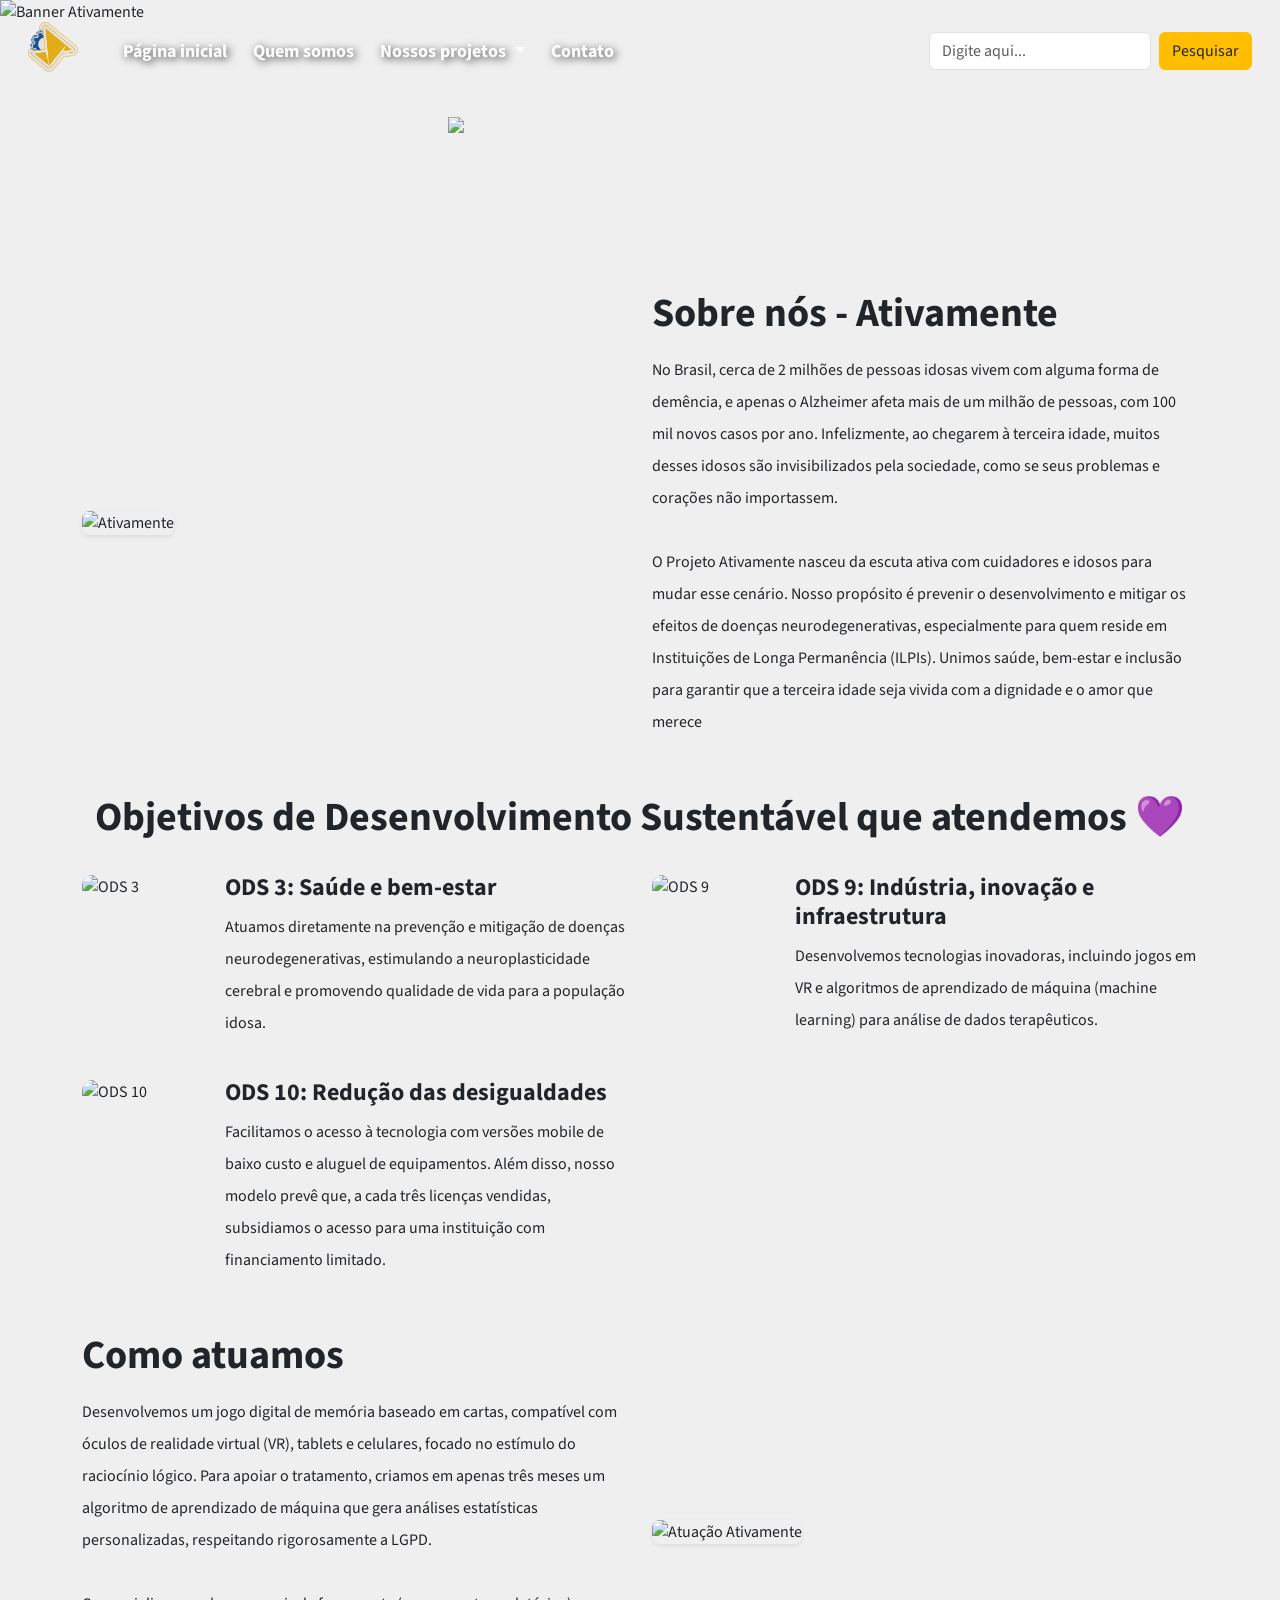
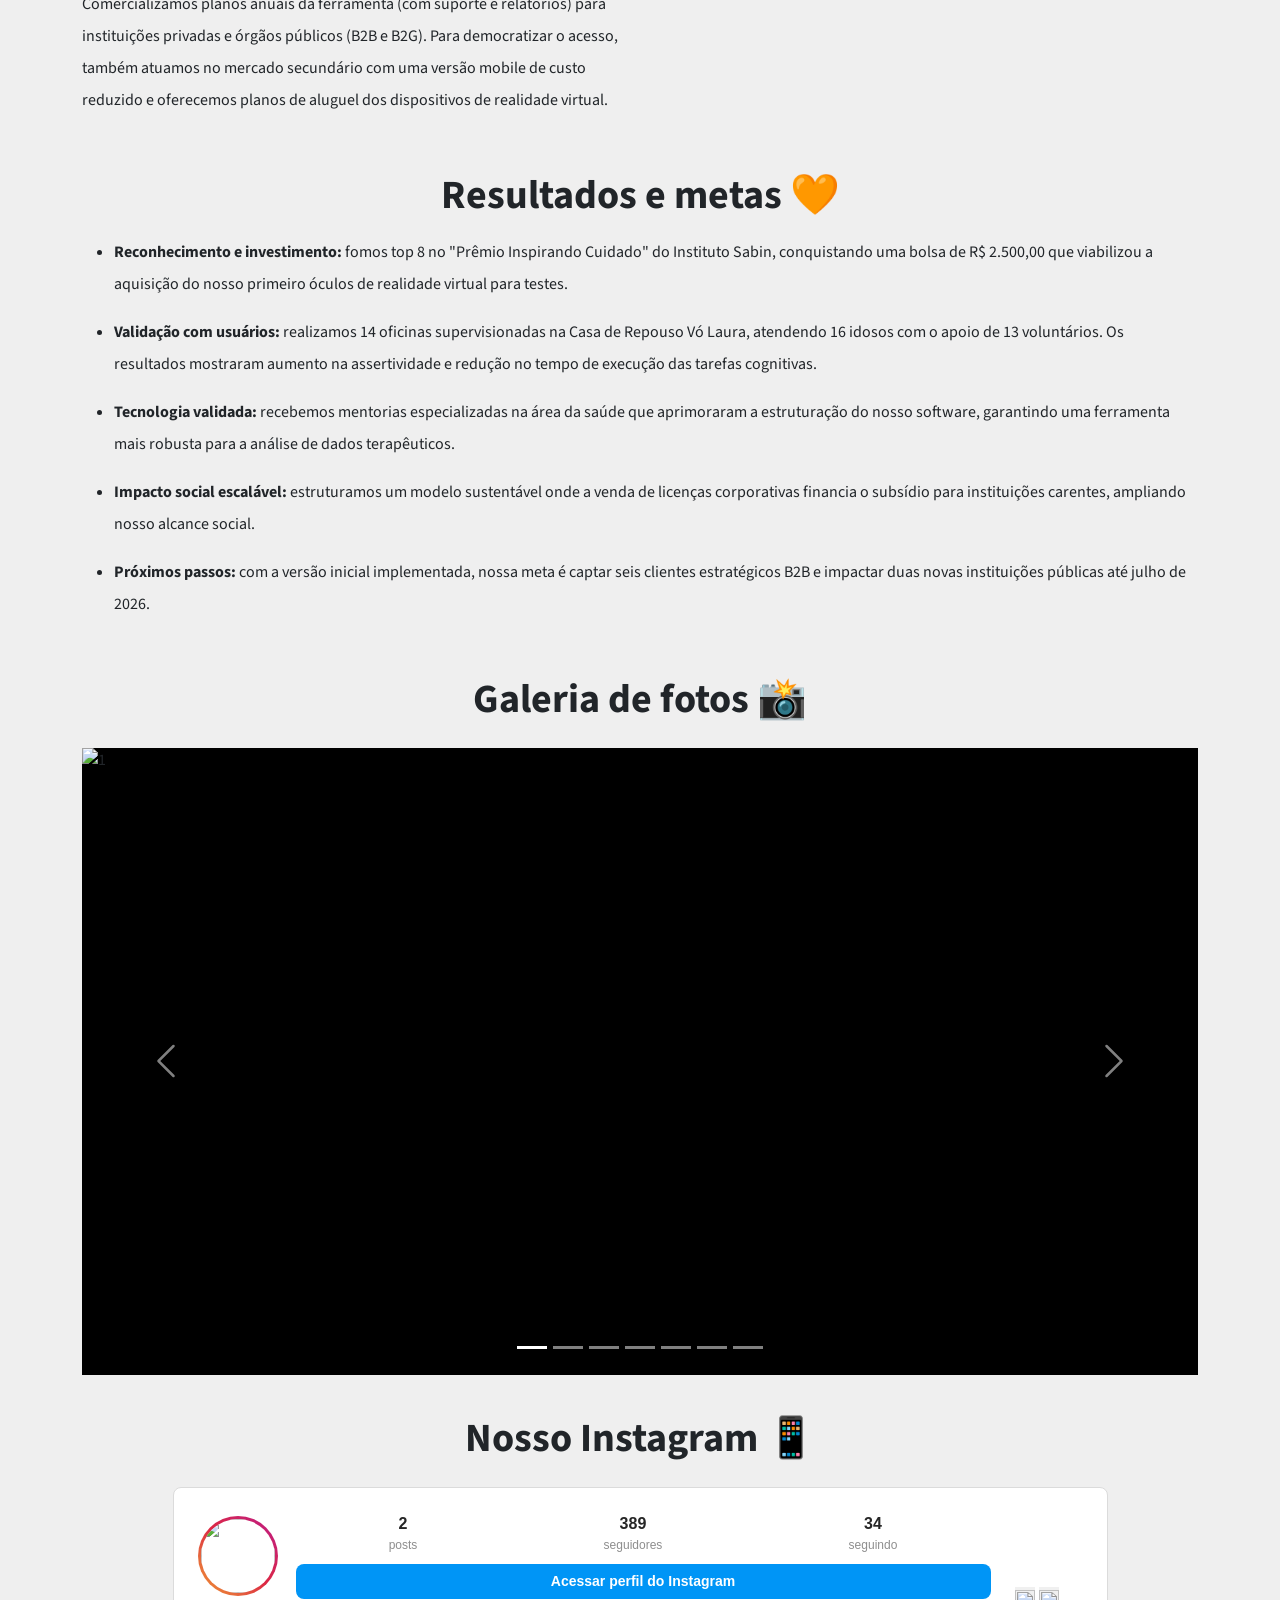
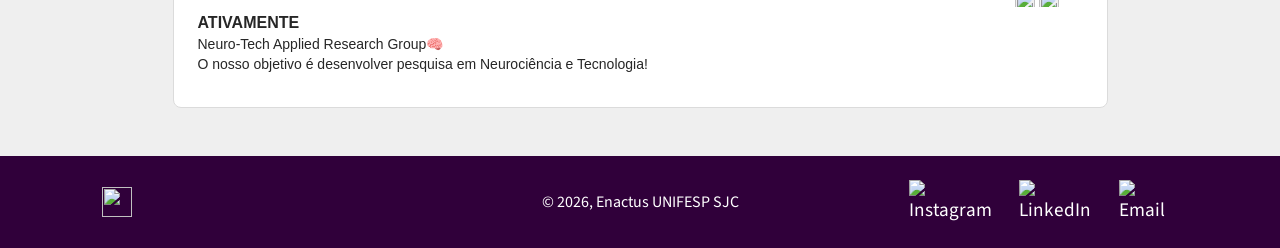
==== ativamente.html @ bd48437e "atualizações site (logos); ajustes pag quem somos" ====
<!DOCTYPE html>
<html lang="pt">

<head>
  <meta charset="UTF-8" />
  <meta name="viewport" content="width=device-width, initial-scale=1.0" />
  <title>Ativamente - Enactus UNIFESP SJC</title>
  <link rel="icon" type="image/x-icon" href="imagens/icon.ico" />

  <meta name="description" content="Conheça o projeto finalizado Ativamente." />
  <meta property="og:title" content="Ativamente - Enactus UNIFESP SJC" />
  <meta property="og:description" content="Conheça o projeto finalizado Ativamente." />
  <meta property="og:image" content="" />
  <!-- nesse content, coloca alguma imagem, mas no servidor do site -->
  <meta property="og:url" content="" />
  <meta property="og:type" content="website" />

  <link rel="canonical" href="" />
  <link rel="preload" as="image" href="imagens/banner_ativa.jpg" />
  <link rel="preload" as="image" href="imagens/logoamarela_nomebranco.png" />
  <link rel="preconnect" href="https://cdn.jsdelivr.net" />
  <link rel="preconnect" href="https://fonts.googleapis.com" />
  <link rel="preconnect" href="https://fonts.gstatic.com" crossorigin />

  <link href="https://cdn.jsdelivr.net/npm/bootstrap@5.3.8/dist/css/bootstrap.min.css" rel="stylesheet"
    integrity="sha384-sRIl4kxILFvY47J16cr9ZwB07vP4J8+LH7qKQnuqkuIAvNWLzeN8tE5YBujZqJLB" crossorigin="anonymous" />
  <link rel="stylesheet" href="style.css" />
  <link href="https://fonts.googleapis.com/css?family=Source+Sans+Pro" rel="stylesheet" type="text/css" />
</head>

<body>
  <nav class="navbar navbar-expand-lg navbar-light custom-transparent p-3 fixed-top">
    <div class="container-fluid">
      <a class="navbar-brand" href="index.html">
        <img src="imagens/logoEnactus_notext.png" alt="Enactus UNIFESP SJC" width="50" height="50"
          class="img-fluid d-inline-block align-text-top" />
      </a>

      <button class="navbar-toggler" type="button" data-bs-toggle="collapse" data-bs-target="#navbarNav"
        aria-controls="navbarNav" aria-expanded="false" aria-label="Toggle navigation">
        <span class="navbar-toggler-icon"></span>
      </button>

      <div class="collapse navbar-collapse sombra" id="navbarNav" style="border-radius: 5px; margin-top: 10px">
        <ul class="navbar-nav ms-3">
          <li class="nav-item">
            <a class="nav-link fw-bold sombra" href="index.html">Página inicial</a>
          </li>
          <li class="nav-item">
            <a class="nav-link fw-bold sombra" href="quemsomos.html">Quem somos</a>
          </li>
          <li class="nav-item dropdown">
            <a class="nav-link dropdown-toggle fw-bold sombra" id="navbarScrollingDropdown" role="button"
              data-bs-toggle="dropdown" aria-expanded="false">
              Nossos projetos
            </a>
            <ul class="dropdown-menu" aria-labelledby="navbarScrollingDropdown" style="margin-bottom: 10px">
              <li><a class="dropdown-item disabled">ATIVOS</a></li>
              <li>
                <a class="dropdown-item" href="organogas.html">Organogás</a>
              </li>
              <li>
                <hr class="dropdown-divider" />
              </li>
              <li>
                <a class="dropdown-item disabled">FINALIZADOS</a>
              </li>
              <li>
                <a class="dropdown-item" href="ativamente.html">Ativamente</a>
              </li>
              <li>
                <a class="dropdown-item" href="revalorize.html">Revalorize</a>
              </li>
              <li>
                <a class="dropdown-item" href="ecoplan.html">Ecoplan</a>
              </li>
            </ul>
          </li>
          <li class="nav-item">
            <a class="nav-link fw-bold sombra" href="contato.html">Contato</a>
          </li>
        </ul>

        <div class="d-flex mt-3 mt-lg-0 ms-lg-auto search-container">
          <input id="searchInput" class="form-control me-2" type="search" placeholder="Digite aqui..."
            aria-label="Pesquisar" />
          <button id="searchBtn" class="btn btn-warning" type="button">
            Pesquisar
          </button>
        </div>
      </div>
    </div>
  </nav>

  <div class="popup" id="popup">
    <button class="nav-btn" id="prevBtn">&#8593;</button>
    <span class="popup-text" id="popupText">0/0</span>
    <button class="nav-btn" id="nextBtn">&#8595;</button>
    <button class="close-btn" id="closeBtn">&#215;</button>
  </div>

  <div class="image-stack position-relative">
    <img id="banner" src="imagens/banner_ativa.jpg" class="img-fluid" alt="Banner Ativamente" />
    <img id="logo-grande" src="imagens/logoativa_semfundo.png" class="img-fluid" />
  </div>

  <div id="content">
    <div class="container conteudo">
      <div class="row align-items-center">
        <div class="col-12 col-lg-6 mb-4 mb-lg-0">
          <img src="imagens/imgprincipal-ativa.jpg" alt="Ativamente" class="img-fluid rounded-3 shadow-sm" />
        </div>

        <div class="col-12 col-lg-6">
          <h1 class="fw-bold mb-3">Sobre nós - Ativamente</h1>
          <p class="lh-lg">
            No Brasil, cerca de 2 milhões de pessoas idosas vivem com alguma
            forma de demência, e apenas o Alzheimer afeta mais de um milhão de
            pessoas, com 100 mil novos casos por ano. Infelizmente, ao
            chegarem à terceira idade, muitos desses idosos são
            invisibilizados pela sociedade, como se seus problemas e corações
            não importassem.
            <br /><br />
            O Projeto Ativamente nasceu da escuta ativa com cuidadores e
            idosos para mudar esse cenário. Nosso propósito é prevenir o
            desenvolvimento e mitigar os efeitos de doenças
            neurodegenerativas, especialmente para quem reside em Instituições
            de Longa Permanência (ILPIs). Unimos saúde, bem-estar e inclusão
            para garantir que a terceira idade seja vivida com a dignidade e o
            amor que merece
          </p>
        </div>
      </div>
    </div>

    <!-- ODS -->
    <div class="container conteudo">
      <div class="row">
        <div class="col-12 text-center mb-4">
          <h1 class="fw-bold">
            Objetivos de Desenvolvimento Sustentável que atendemos 💜
          </h1>
        </div>
      </div>

      <!-- Primeira linha de ODS -->
      <div class="row g-4 mb-4">
        <div class="col-12 col-md-6">
          <div class="row align-items-start">
            <div class="col-4 col-md-3">
              <img src="imagens/ods3.png" alt="ODS 3" class="img-fluid" style="border-radius: 10px" />
            </div>
            <div class="col-8 col-md-9">
              <h4 class="fw-bold">ODS 3: Saúde e bem-estar</h4>
              <p class="lh-lg">
                Atuamos diretamente na prevenção e mitigação de doenças
                neurodegenerativas, estimulando a neuroplasticidade cerebral e
                promovendo qualidade de vida para a população idosa.
              </p>
            </div>
          </div>
        </div>

        <div class="col-12 col-md-6">
          <div class="row align-items-start">
            <div class="col-4 col-md-3">
              <img src="imagens/ods9.webp" alt="ODS 9" class="img-fluid" style="border-radius: 10px" />
            </div>
            <div class="col-8 col-md-9">
              <h4 class="fw-bold">
                ODS 9: Indústria, inovação e infraestrutura
              </h4>
              <p class="lh-lg">
                Desenvolvemos tecnologias inovadoras, incluindo jogos em VR e
                algoritmos de aprendizado de máquina (machine learning) para
                análise de dados terapêuticos.
              </p>
            </div>
          </div>
        </div>
      </div>

      <!-- Segunda linha de ODS -->
      <div class="row g-4">
        <div class="col-12 col-md-6">
          <div class="row align-items-start">
            <div class="col-4 col-md-3">
              <img src="imagens/ods10.png" alt="ODS 10" class="img-fluid" style="border-radius: 10px" />
            </div>
            <div class="col-8 col-md-9">
              <h4 class="fw-bold">ODS 10: Redução das desigualdades</h4>
              <p class="lh-lg">
                Facilitamos o acesso à tecnologia com versões mobile de baixo
                custo e aluguel de equipamentos. Além disso, nosso modelo
                prevê que, a cada três licenças vendidas, subsidiamos o acesso
                para uma instituição com financiamento limitado.
              </p>
            </div>
          </div>
        </div>
      </div>
    </div>

    <!-- COMO ATUAMOS -->
    <div class="container conteudo">
      <div class="row align-items-center">
        <div class="col-12 col-lg-6 order-lg-1 order-2">
          <h1 class="fw-bold mb-3">Como atuamos</h1>
          <p class="lh-lg">
            Desenvolvemos um jogo digital de memória baseado em cartas,
            compatível com óculos de realidade virtual (VR), tablets e
            celulares, focado no estímulo do raciocínio lógico. Para apoiar o
            tratamento, criamos em apenas três meses um algoritmo de
            aprendizado de máquina que gera análises estatísticas
            personalizadas, respeitando rigorosamente a LGPD.
            <br /><br />
            Comercializamos planos anuais da ferramenta (com suporte e
            relatórios) para instituições privadas e órgãos públicos (B2B e
            B2G). Para democratizar o acesso, também atuamos no mercado
            secundário com uma versão mobile de custo reduzido e oferecemos
            planos de aluguel dos dispositivos de realidade virtual.
          </p>
        </div>

        <div class="col-12 col-lg-6 order-lg-2 order-1">
          <img src="imagens/atuacao-ativa.jpg" alt="Atuação Ativamente"
            class="img-fluid rounded-3 shadow-sm mb-4 mb-lg-0" />
        </div>
      </div>
    </div>

    <div class="container conteudo">
      <div class="row align-items-center">
        <div class="col-12">
          <h1 class="fw-bold mb-3 text-center">Resultados e metas 🧡</h1>
          <ul class="lh-lg">
            <li class="mb-3">
              <strong>Reconhecimento e investimento:</strong> fomos top 8 no
              "Prêmio Inspirando Cuidado" do Instituto Sabin, conquistando uma
              bolsa de R$ 2.500,00 que viabilizou a aquisição do nosso
              primeiro óculos de realidade virtual para testes.
            </li>
            <li class="mb-3">
              <strong>Validação com usuários:</strong> realizamos 14 oficinas
              supervisionadas na Casa de Repouso Vó Laura, atendendo 16 idosos
              com o apoio de 13 voluntários. Os resultados mostraram aumento
              na assertividade e redução no tempo de execução das tarefas
              cognitivas.
            </li>
            <li class="mb-3">
              <strong>Tecnologia validada:</strong> recebemos mentorias
              especializadas na área da saúde que aprimoraram a estruturação
              do nosso software, garantindo uma ferramenta mais robusta para a
              análise de dados terapêuticos.
            </li>
            <li class="mb-3">
              <strong>Impacto social escalável:</strong> estruturamos um
              modelo sustentável onde a venda de licenças corporativas
              financia o subsídio para instituições carentes, ampliando nosso
              alcance social.
            </li>
            <li class="mb-3">
              <strong>Próximos passos:</strong> com a versão inicial
              implementada, nossa meta é captar seis clientes estratégicos B2B
              e impactar duas novas instituições públicas até julho de 2026.
            </li>
          </ul>
        </div>
      </div>
    </div>

    <!-- GALERIA DE FOTOS -->
    <div class="container conteudo">
      <div class="col-12 text-center mb-4">
        <h1 class="fw-bold align-content-center">Galeria de fotos 📸</h1>
      </div>

      <div id="carouselExampleIndicators" class="carousel slide" data-bs-ride="carousel"
        style="width: 100%; margin: 0 auto; margin-top: 2%">
        <div class="carousel-indicators">
          <button type="button" data-bs-target="#carouselExampleIndicators" data-bs-slide-to="0" class="active"
            aria-current="true" aria-label="Slide 1"></button>
          <button type="button" data-bs-target="#carouselExampleIndicators" data-bs-slide-to="1"
            aria-label="Slide 2"></button>
          <button type="button" data-bs-target="#carouselExampleIndicators" data-bs-slide-to="2"
            aria-label="Slide 3"></button>
          <button type="button" data-bs-target="#carouselExampleIndicators" data-bs-slide-to="3"
            aria-label="Slide 4"></button>
          <button type="button" data-bs-target="#carouselExampleIndicators" data-bs-slide-to="4"
            aria-label="Slide 5"></button>
          <button type="button" data-bs-target="#carouselExampleIndicators" data-bs-slide-to="5"
            aria-label="Slide 6"></button>
          <button type="button" data-bs-target="#carouselExampleIndicators" data-bs-slide-to="6"
            aria-label="Slide 7"></button>
        </div>

        <div class="carousel-inner">
          <div class="carousel-item active">
            <img class="d-block w-100" src="imagens/galeria_ativa/galeria-ativa1.JPG" alt="1" />
          </div>
          <div class="carousel-item">
            <img class="d-block w-100" src="imagens/galeria_ativa/galeria-ativa2.jpg" alt="2" />
          </div>
          <div class="carousel-item">
            <img class="d-block w-100" src="imagens/galeria_ativa/galeria-ativa3.jpg" alt="3" />
          </div>
          <div class="carousel-item">
            <img class="d-block w-100" src="imagens/galeria_ativa/galeria-ativa4.jpg" alt="4" />
          </div>
          <div class="carousel-item">
            <img class="d-block w-100" src="imagens/galeria_ativa/galeria-ativa5.JPG" alt="5" />
          </div>
          <div class="carousel-item">
            <img class="d-block w-100" src="imagens/galeria_ativa/galeria-ativa6.JPG" alt="6" />
          </div>
          <div class="carousel-item">
            <img class="d-block w-100" src="imagens/galeria_ativa/galeria-ativa7.jpg" alt="7" />
          </div>
        </div>

        <button class="carousel-control-prev" type="button" data-bs-target="#carouselExampleIndicators"
          data-bs-slide="prev">
          <span class="carousel-control-prev-icon" aria-hidden="true"></span>
          <span class="visually-hidden">Anterior</span>
        </button>
        <button class="carousel-control-next" type="button" data-bs-target="#carouselExampleIndicators"
          data-bs-slide="next">
          <span class="carousel-control-next-icon" aria-hidden="true"></span>
          <span class="visually-hidden">Próximo</span>
        </button>
      </div>
    </div>

    <div class="container conteudo">
      <div class="col-12 text-center mb-4">
        <h1 class="fw-bold align-content-center">Nosso Instagram 📱</h1>
      </div>

      <div class="instagram-profile-card">
        <div class="profile-left">
          <div class="profile-header">
            <div class="profile-pic">
              <img src="imagens/logoativa_comfundo.jpg" class="profile-pic-inner" />
            </div>
            <div class="profile-stats-button">
              <div class="profile-stats">
                <div class="stat">
                  <div class="stat-number">2</div>
                  <div class="stat-label">posts</div>
                </div>
                <div class="stat">
                  <div class="stat-number">389</div>
                  <div class="stat-label">seguidores</div>
                </div>
                <div class="stat">
                  <div class="stat-number">34</div>
                  <div class="stat-label">seguindo</div>
                </div>
              </div>
              <button class="access-button"
                onclick="window.open('https://www.instagram.com/oativamente/', '_blank', 'noopener,noreferrer')">
                Acessar perfil do Instagram
              </button>
            </div>
          </div>

          <div class="profile-info">
            <div class="username">ATIVAMENTE</div>
            <div class="bio">
              Neuro-Tech Applied Research Group🧠
              <br/>O nosso objetivo é desenvolver pesquisa em Neurociência e Tecnologia!
            </div>
          </div>
        </div>

        <div class="posts-section">
          <div class="posts-grid">
            <div class="post-preview"
              onclick="window.open('https://www.instagram.com/p/DQNPWdviXBm/', '_blank', 'noopener,noreferrer')">
              <img src="imagens/post1_ativa.jpg" />
            </div>
            <div class="post-preview"
              onclick="window.open('https://www.instagram.com/p/C7KWSxlxGMo/', '_blank', 'noopener,noreferrer')">
              <img src="imagens/post2_ativa.jpg" />
            </div>
          </div>
        </div>
      </div>
    </div>
  </div>

  <footer class="site-footer mt-5" style="background-color: #30003a">
    <div class="container py-4 d-flex justify-content-between align-items-center">
      <div class="footer-left d-flex align-items-center">
        <span><img src="imagens/logobranca.png" width="30" height="30" /></span>
      </div>

      <div class="footer-center">© 2026, Enactus UNIFESP SJC</div>

      <div class="footer-right">
        <a href="https://www.instagram.com/sjcunifespenactus/" class="footer-icon" aria-label="Instagram">
          <img src="imagens/instagram.png" alt="Instagram" width="30" height="30" />
        </a>

        <a href="https://www.linkedin.com/company/enactusunifespsjc/posts/?feedView=all" class="footer-icon ms-3"
          aria-label="LinkedIn">
          <img src="imagens/linkedin.webp" alt="LinkedIn" width="30" height="30" />
        </a>

        <a href="mailto:" class="footer-icon ms-3" aria-label="Email">
          <img src="imagens/email.png" alt="Email" width="30" height="30" />
        </a>
      </div>
    </div>
  </footer>

  <script src="https://cdn.jsdelivr.net/npm/bootstrap@5.3.8/dist/js/bootstrap.bundle.min.js"
    integrity="sha384-FKyoEForCGlyvwx9Hj09JcYn3nv7wiPVlz7YYwJrWVcXK/BmnVDxM+D2scQbITxI"
    crossorigin="anonymous"></script>
  <script src="app.js"></script>
</body>

</html>
---- style.css ----
/* =========================================
   1. RESET & GLOBAIS
   ========================================= */
*,
*::before,
*::after {
  box-sizing: border-box;
}

body {
  margin: 0;
  font-family: "Source Sans Pro", sans-serif;
  background-color: #efefef;
  -webkit-font-smoothing: antialiased; /* Renderização de fonte mais suave */
}

/* Utilitários de espaçamento */
.conteudo {
  padding-top: 40px;
}

.projects-gap {
  gap: 1rem;
}

/* =========================================
   2. NAVBAR & BOTÕES
   ========================================= */
.navbar.custom-transparent {
  background-color: transparent !important;
  transition: background-color 220ms ease, box-shadow 220ms ease;
  padding: 1rem 1rem; /* Mais espaço para toque no mobile */
}

.navbar.custom-transparent .nav-link,
.navbar.custom-transparent .navbar-brand {
  color: #fff;
  font-weight: 600;
  text-shadow: 2px 2px 8px rgba(0, 0, 0, 0.8);
}

/* Estado Scrolled */
.navbar.custom-transparent.scrolled {
  background-color: rgba(255, 255, 255, 0.98) !important;
  box-shadow: 0 2px 6px rgba(0, 0, 0, 0.08);
}

.navbar.custom-transparent.scrolled .nav-link,
.navbar.custom-transparent.scrolled .navbar-brand {
  color: #111 !important;
}

.navbar.custom-transparent.scrolled .sombra,
.navbar.custom-transparent.scrolled .navbar-brand.sombra,
.navbar.custom-transparent.scrolled .nav-link.sombra {
  text-shadow: none !important;
}

/* Toggler (Menu Mobile) */
.navbar.custom-transparent .navbar-toggler {
  border-color: rgba(255, 255, 255, 0.5);
}

.navbar.custom-transparent .navbar-toggler-icon {
  filter: invert(1);
}

.navbar.custom-transparent.scrolled .navbar-toggler-icon {
  filter: none;
}

.nav-item {
  font-size: 18px;
  margin: 0 5px;
}

/* Cores e Botões */
.warning,
.btn-warning {
  background-color: #ffbf00;
  border-color: #ffbf00;
  color: #212529;
}

.primary,
.btn-primary {
  background-color: #014e9a;
  border-color: #014e9a;
  color: #fff;
}

.sombra {
  text-shadow: 2px 2px 4px rgba(0, 0, 0, 0.4);
}

/* =========================================
   ANIMAÇÃO DO DROPDOWN (HOVER)
   ========================================= */

/* Aplica o efeito apenas em telas de computador (acima de 992px) 
   para não atrapalhar o clique no celular */
@media (min-width: 992px) {
  /* Quando passar o mouse no item da lista, mostra o menu */
  .nav-item.dropdown:hover .dropdown-menu {
    display: block;
    animation: fadeInUp 0.3s ease-in-out;
    margin-top: 0; /* Remove espaçamento para o mouse não "escapar" */
  }

  /* Opcional: Efeito na seta do dropdown */
  .nav-item.dropdown:hover .dropdown-toggle::after {
    transform: rotate(180deg);
    transition: transform 0.3s;
  }
}

/* Definição da Animação */
@keyframes fadeInUp {
  from {
    opacity: 0;
    transform: translate3d(0, 20px, 0); /* Começa 20px abaixo */
  }
  to {
    opacity: 1;
    transform: translate3d(0, 0, 0); /* Termina na posição original */
  }
}

/* =========================================
   3. HERO & BANNER
   ========================================= */
.image-stack {
  position: relative;
  overflow: hidden; /* Previne scroll horizontal indesejado */
}

.image-stack #banner {
  display: block;
  width: 100%;
  height: auto;
  object-fit: cover;
  min-height: 250px; /* Garante altura mínima no mobile */
}

.image-stack #logo-grande {
  position: absolute;
  top: 50%;
  left: 50%;
  transform: translate(-50%, -50%);
  width: 30vw;
  max-width: 400px;
  min-width: 160px; /* Melhor que clamp complexo */
  z-index: 2;
  pointer-events: none;
}

/* =========================================
   4. CARDS & CAROUSEL
   ========================================= */
.card {
  overflow: hidden;
  border: none;
  box-shadow: 0 4px 6px rgba(0, 0, 0, 0.05);
  border-radius: 8px;
}

.card-img-top {
  display: block;
  width: 100%;
  height: auto;
}

.carousel-inner {
  aspect-ratio: 16 / 9;
  background-color: #000;
}

.carousel-item {
  height: 100%;
}

.carousel-item img {
  width: 100%;
  height: 100%;
  object-fit: cover;
  object-position: center;
}

.carousel-control-prev-icon,
.carousel-control-next-icon {
  filter: drop-shadow(0 0 6px rgba(0, 0, 0, 0.8));
  width: 2.5rem;
  height: 2.5rem;
}

/* Ajuste do carrossel para celular (mais quadrado para ver melhor) */
@media (max-width: 576px) {
  .carousel-inner {
    aspect-ratio: 4 / 3;
  }
}

/* =========================================
   5. INSTAGRAM CARD (TOTALMENTE REFEITO P/ MOBILE)
   ========================================= */
.instagram-profile-card {
  background: white;
  border: 1px solid #dbdbdb;
  border-radius: 8px;
  width: 100%;
  max-width: 935px; /* Tamanho padrão web do Instagram */
  margin: 0 auto;
  padding: 24px;
  display: flex;
  gap: 24px;
  font-family: -apple-system, BlinkMacSystemFont, "Segoe UI", Roboto, Helvetica,
    Arial, sans-serif;
  flex-wrap: wrap; /* Permite quebrar linha no mobile */
}

.profile-left {
  flex: 1;
  display: flex;
  flex-direction: column;
  min-width: 250px; /* Garante que o texto não esmague */
}

.profile-header {
  display: flex;
  gap: 18px;
  margin-bottom: 12px;
  align-items: center;
}

.profile-pic {
  width: 80px;
  height: 80px;
  border-radius: 50%;
  background: linear-gradient(
    45deg,
    #f09433 0%,
    #e6683c 25%,
    #dc2743 50%,
    #cc2366 75%,
    #bc1888 100%
  );
  display: flex;
  align-items: center;
  justify-content: center;
  flex-shrink: 0;
}

.profile-pic-inner {
  width: 74px;
  height: 74px;
  border-radius: 50%;
  background: #fff; /* Fundo branco para simular borda interna */
  display: flex;
  align-items: center;
  justify-content: center;
  overflow: hidden;
}
/* Caso tenha imagem real dentro */
.profile-pic-inner img {
  width: 100%;
  height: 100%;
  object-fit: cover;
}

.profile-stats-button {
  display: flex;
  flex-direction: column;
  justify-content: center;
  gap: 10px;
  flex: 1;
}

.profile-stats {
  display: flex;
  justify-content: space-around;
  width: 100%;
}

.stat-number {
  font-size: 16px;
  font-weight: 600;
  color: #262626;
  display: block;
}
.stat-label {
  font-size: 12px;
  color: #8e8e8e;
}
.stat {
  text-align: center;
}

.username {
  font-size: 16px;
  font-weight: 600;
  color: #262626;
}
.category {
  font-size: 12px;
  color: #8e8e8e;
  margin-bottom: 8px;
}
.bio {
  font-size: 14px;
  color: #262626;
  line-height: 1.4;
  margin-bottom: 8px;
}
.link {
  font-size: 14px;
  color: #00376b;
  text-decoration: none;
  font-weight: 600;
}

.access-button {
  padding: 7px 16px;
  background: #0095f6;
  color: white;
  border: none;
  border-radius: 8px;
  font-size: 14px;
  font-weight: 600;
  width: 100%;
  cursor: pointer;
  margin-top: auto;
}
.access-button:hover {
  background: #1877f2;
}

/* Grid de Posts Responsiva */
.posts-section {
  display: flex;
  align-items: center;
  justify-content: center;
}

.posts-grid {
  display: grid;
  grid-template-columns: repeat(3, 1fr);
  gap: 4px;
  width: 100%;
  max-width: 400px; /* Limita largura das imagens */
}

.post-preview {
  width: 100%; /* Ocupa a célula da grid */
  aspect-ratio: 1 / 1; /* Força ser quadrado */
  background: #f0f0f0;
  cursor: pointer;
  overflow: hidden;
  transition: opacity 0.2s;
}

.post-preview:hover {
  opacity: 0.8;
}
.post-preview img {
  width: 100%;
  height: 100%;
  object-fit: cover;
}

/* Mobile Instagram Fix */
@media (max-width: 768px) {
  .instagram-profile-card {
    flex-direction: column;
    height: auto; /* Remove altura fixa */
    padding: 16px;
  }

  .profile-left {
    width: 100%;
  }

  .posts-section {
    width: 100%;
  }

  .posts-grid {
    max-width: 100%; /* Ocupa largura total no mobile */
  }
}

/* =========================================
   6. FOOTER (SEM POSITION ABSOLUTE)
   ========================================= */
.site-footer {
  background: #014e9a;
  color: #ffffff;
  position: relative;
}

.site-footer .container {
  max-width: 1100px;
  display: flex;
  justify-content: space-between;
  align-items: center;
  position: relative;
}

.site-footer .brand-badge {
  display: inline-block;
  background: #ffffff;
  color: #014e9a;
  font-weight: 700;
  padding: 0.25rem 0.45rem;
  border-radius: 0.35rem;
  box-shadow: 0 1px 2px rgba(0, 0, 0, 0.06);
}

.site-footer .footer-icon {
  color: #ffffff;
  text-decoration: none;
  margin-left: 10px;
  font-size: 1.2rem;
}
.site-footer .footer-icon:first-child {
  margin-left: 0;
}
.site-footer .footer-icon svg {
  opacity: 0.95;
}
.site-footer .footer-right a:hover {
  opacity: 0.85;
}

/* Footer Centro e Lados com Flexbox */
.site-footer .footer-left,
.site-footer .footer-right {
  flex: 1;
  display: flex;
}

.site-footer .footer-right {
  justify-content: flex-end;
}

.site-footer .footer-center {
  text-align: center;
  flex: 2; /* Dá mais espaço para o centro */
}

/* Footer Mobile */
@media (max-width: 768px) {
  .site-footer .container {
    flex-direction: column;
    gap: 1.5rem;
    text-align: center;
  }

  .site-footer .footer-left,
  .site-footer .footer-right,
  .site-footer .footer-center {
    justify-content: center;
    flex: auto;
  }
}

/* =========================================
   7. POPUP & UTILITÁRIOS
   ========================================= */
.popup {
  display: none;
  position: fixed;
  top: 100px;
  left: 50%;
  transform: translateX(-50%);
  background: #333;
  color: white;
  padding: 15px 20px;
  border-radius: 8px;
  box-shadow: 0 4px 12px rgba(0, 0, 0, 0.3);
  z-index: 1000;
  align-items: center;
  gap: 15px;
  width: 90%; /* Responsivo no mobile */
  max-width: 400px;
}

.popup.show {
  display: flex;
}

.nav-btn {
  background: rgba(255, 255, 255, 0.1);
  color: rgb(0, 0, 0);
  border: none;
  cursor: pointer;
  padding: 8px; /* Touch target maior */
  width: 32px;
  height: 32px;
  display: flex;
  align-items: center;
  justify-content: center;
  border-radius: 4px;
}

.nav-btn:hover:not(:disabled) {
  background: rgba(255, 255, 255, 0.2);
}
.nav-btn:disabled {
  opacity: 0.3;
  cursor: not-allowed;
}

.highlight {
  background-color: yellow;
  padding: 2px;
  border-radius: 2px;
}

.highlight.active {
  background-color: orange;
}

/* =========================================
   8. ACESSIBILIDADE - FOCO VISÍVEL
   ========================================= */
*:focus {
  outline: none !important;
}

*:focus-visible {
  outline: 3px solid #ffbf00 !important;
  outline-offset: 2px;
  border-radius: 4px;
}

.nav-link:focus-visible {
  background-color: rgba(255, 191, 0, 0.2);
  border-radius: 4px;
  outline: 2px solid #ffbf00 !important;
  outline-offset: 2px;
}

.dropdown-toggle:focus-visible {
  background-color: rgba(255, 191, 0, 0.2);
  border-radius: 4px;
  outline: 2px solid #ffbf00 !important;
  outline-offset: 2px;
}

.btn:focus,
.btn:focus-visible {
  outline: none !important;
  box-shadow: 0 0 0 4px rgba(255, 191, 0, 0.4) !important;
  border-color: #ffbf00 !important;
}

#searchInput:focus,
#searchInput:focus-visible {
  border-color: #ffbf00 !important;
  outline: none !important;
  box-shadow: 0 0 0 3px rgba(255, 191, 0, 0.25) !important;
}

.carousel-control-prev:focus-visible,
.carousel-control-next:focus-visible {
  outline: 3px solid #fff !important;
  outline-offset: 2px;
}

.dropdown-item:focus-visible {
  background-color: rgba(255, 191, 0, 0.15);
  outline: 2px solid #ffbf00 !important;
  outline-offset: -2px;
}

.footer-icon:focus-visible {
  outline: 2px solid #ffbf00 !important;
  outline-offset: 3px;
  border-radius: 4px;
}

.navbar-brand:focus-visible {
  outline: 2px solid #ffbf00 !important;
  outline-offset: 3px;
  border-radius: 8px;
}

/* =========================================
   9. PÁGINA ATIVA NO MENU
   ========================================= */
.nav-link.active {
  position: relative;
}

.nav-link.active::after {
  content: "";
  position: absolute;
  bottom: -5px;
  left: 50%;
  transform: translateX(-50%);
  width: 80%;
  height: 3px;
  background-color: #ffbf00;
  border-radius: 2px;
}

.navbar.scrolled .nav-link.active::after {
  background-color: #014e9a;
}

/* =========================================
   10. LAYOUT RESPONSIVO PARA A ABA DO TIME
   ========================================= */
.team-area {
  display: flex;
  flex-wrap: wrap;
  gap: 1.5rem;
  justify-content: center;
  margin-bottom: 3rem;
  width: 100%;
  margin-left: auto;
  margin-right: auto;
}

.team-area .card {
  width: 280px;
  margin: 0;
  flex-shrink: 0;
}

.team-area .card-img-top {
  aspect-ratio: 1 / 1;
  object-fit: cover;
  width: 100%;
}

/* Mobile: 2 cards por linha */
@media (max-width: 768px) {
  .team-area .card {
    width: calc(50% - 0.75rem);
    max-width: 280px;
  }
}

/* Tablets: 3 cards por linha */
@media (min-width: 768px) and (max-width: 991px) {
  .team-area .card {
    width: calc(33.333% - 1rem);
    max-width: 280px;
  }
}

/* Desktop: layouts por quantidade */
@media (min-width: 992px) {
  /* 3 por linha (padrão) */
  .team-area {
    max-width: 910px;
  }

  /* 4 por linha */
  .team-area.layout-4 {
    max-width: 1240px;
  }
}

/* =========================================
   11. ESTILOS DA PÁGINA DE CONTATO
   ========================================= */
.custom-input {
  /* Fundo cinza suave para os inputs para destacar no fundo branco */
  background-color: #f8f9fa; /* Cinza bem claro */
  border: 1px solid #e9ecef;
  border-radius: 6px;
  padding: 12px 15px;
  transition: all 0.3s ease;
}

.custom-input:focus {
  /* Efeito ao clicar no input (foco) usando a cor amarela da marca */
  background-color: #fff;
  border-color: #ffbf00;
  box-shadow: 0 0 0 4px rgba(255, 191, 0, 0.15);
}

.info-box,
.contact-form {
  /* Estilo do container de informações */
  border: 1px solid rgba(0, 0, 0, 0.05); /* Borda sutil */
}

/* Ajuste da altura do mapa para mobile */
@media (max-width: 768px) {
  .ratio-16x9 {
    height: 250px; /* Garante que o mapa não fique muito pequeno no celular */
  }
}

textarea.custom-input {
  resize: none;
}

/* =========================================
   12. CORREÇÃO DA NAVBAR NO MOBILE (FINAL MESMO)
   ========================================= */
@media (max-width: 991px) {
  .navbar.custom-transparent {
    background-color: #0b3a69; /* Começa AZUL SÓLIDO */
    position: fixed !important; /* Sempre fixa no topo */
    top: 0;
    left: 0;
    right: 0;
    z-index: 1030;
    padding-bottom: 0;
    transition: background-color 0.3s ease, box-shadow 0.3s ease;
    border-bottom: 1px solid rgba(255, 255, 255, 0.05); /* Leve borda para acabamento */
  }

  /* Menu Expandido (Fundo Azul) */
  .navbar-collapse {
    background-color: #104982;
    margin: 0;
    width: 100%;
    padding: 20px 15px 25px 15px;
    border-top: 1px solid rgba(255, 255, 255, 0.1);
    max-height: 85vh;
    overflow-y: auto;
    transition: background-color 0.3s ease;
  }

  /* Textos e Ícones Brancos no Azul */
  .navbar.custom-transparent .nav-link,
  .navbar.custom-transparent .navbar-brand {
    color: #fff !important;
    text-shadow: none !important;
  }

  .navbar.custom-transparent .navbar-toggler {
    border-color: rgba(255, 255, 255, 0.5);
  }
  .navbar.custom-transparent .navbar-toggler-icon {
    filter: invert(1);
  }

  /* Dropdown no modo Azul */
  .navbar-nav .dropdown-menu {
    background-color: rgba(0, 0, 0, 0.2);
    border: none;
    padding-left: 20px;
  }
  .navbar-nav .dropdown-item {
    color: rgba(255, 255, 255, 0.8) !important;
  }

  /* A barra vira branca */
  .navbar.custom-transparent.scrolled {
    background-color: #ffffff !important;
    box-shadow: 0 4px 10px rgba(0, 0, 0, 0.1);
    border-bottom: none;
  }

  /* O menu expandido TAMBÉM vira branco */
  .navbar.custom-transparent.scrolled .navbar-collapse {
    background-color: #ffffff;
    border-top: 1px solid #eee;
  }

  /* Textos viram escuros */
  .navbar.custom-transparent.scrolled .nav-link,
  .navbar.custom-transparent.scrolled .navbar-brand {
    color: #333 !important;
  }

  /* Hambúrguer vira escuro */
  .navbar.custom-transparent.scrolled .navbar-toggler {
    border-color: rgba(0, 0, 0, 0.1);
  }
  .navbar.custom-transparent.scrolled .navbar-toggler-icon {
    filter: none;
  }

  /* Dropdown no modo Branco (vira cinza claro) */
  .navbar.custom-transparent.scrolled .navbar-nav .dropdown-menu {
    background-color: #f8f9fa;
  }
  .navbar.custom-transparent.scrolled .navbar-nav .dropdown-item {
    color: #333 !important;
  }

  .navbar-nav .nav-link.active::after,
  .nav-link.active::after {
    display: none !important;
    content: none !important;
    width: 0 !important;
    height: 0 !important;
  }

  /* Barrinha Lateral Amarela (Vertical) - Funciona nos dois estados */
  .nav-link.active {
    border-left: 5px solid #ffbf00;
    padding-left: 15px !important;
  }

  /* Cor de fundo do item ativo no modo Azul */
  .navbar:not(.scrolled) .nav-link.active {
    background-color: rgba(255, 255, 255, 0.1);
  }

  /* Cor de fundo do item ativo no modo Branco */
  .navbar.scrolled .nav-link.active {
    background-color: rgba(0, 0, 0, 0.05);
  }

  /* Alinhamento dos itens não ativos */
  .nav-link:not(.active) {
    border-left: 5px solid transparent;
    padding-left: 15px !important;
  }
  .navbar.custom-transparent .nav-link {
    padding-right: 0;
  }

  /* Busca e Animações */
  .navbar-nav .dropdown-menu.show {
    animation: fadeInMobile 0.4s ease forwards;
  }

  .search-container {
    width: 100%;
    margin-top: 20px !important;
    flex-direction: column;
  }

  #searchInput {
    /* Input levemente cinza para contrastar se fundo for branco */
    background-color: #f1f3f5;
    border: 1px solid transparent;
    width: 100%;
    height: 45px;
  }
  #searchInput:focus {
    background-color: #fff;
    border-color: #ffbf00;
  }

  #searchBtn {
    width: 100%;
    margin-top: 10px;
    height: 45px;
  }

  .popup {
    top: auto; /* Desliga o posicionamento do topo */
    bottom: 30px; /* Fixa no rodapé da tela */
    left: 50%;
    transform: translateX(-50%);
    width: 90%; /* Garante que não vaze nas bordas */
    text-align: center;

    /* Opcional: Efeito de vidro ou sombra mais forte para destacar */
    box-shadow: 0 -4px 20px rgba(0, 0, 0, 0.4);
  }

  /* cores do menu aberto */
  .navbar-collapse.bg-ecoplan {
    background-color: #67836a !important;
  }

    /* era pra mudar as cores da navbar, mas não funcionou??

    .navbar-collapse.bg-reva {
      background-color: #7dae7b !important;
    }

    .navbar-collapse.bg-ativa {
      background-color: #c95110 !important;
    }

    .navbar-collapse.bg-organo {
      background-color: #567913 !important;
    }

    /* Quando a classe 'scrolled' entra (ao rolar), forçamos o branco */
    /* O uso de !important aqui é seguro e garante que o efeito scroll funcione *//*
    .navbar.scrolled {
      background-color: #ffffff !important;
      box-shadow: 0 4px 6px rgba(0, 0, 0, 0.1); /* Sombra suave *//*
      transition: background-color 0.4s ease; /* Transição suave entre a cor e o branco *//*
    }

    /* Opcional: Ajustar cor dos links se o fundo for escuro *//*
    .navbar.bg-azul .nav-link,
    .navbar.bg-verde .nav-link,
    .navbar.bg-escuro .nav-link {
      color: #ffffff;
    }

    /* Mas quando rolar e ficar branco, os links voltam a ser pretos/escuros *//*
    .navbar.scrolled .nav-link {
      color: #333333 !important;
    } */
}

@keyframes fadeInMobile {
  from {
    opacity: 0;
    transform: translateY(-10px);
  }
  to {
    opacity: 1;
    transform: translateY(0);
  }
}

/* =========================================
   13. CORREÇÃO DROPDOWN DESKTOP (SEM SOMBRA)
   ========================================= */
@media (min-width: 768px) {
  /* Garante que dentro do menu dropdown NUNCA tenha sombra */
  .navbar.custom-transparent .dropdown-menu .dropdown-item {
    text-shadow: none !important;
    color: #212529; /* Garante texto escuro para leitura no fundo branco */
  }

  /* Opcional: Garante o fundo branco e sombra na caixa do menu, não no texto */
  .navbar.custom-transparent .dropdown-menu {
    background-color: #fff;
    box-shadow: 0 4px 8px rgba(0, 0, 0, 0.1); /* Sombra na caixa é bom */
  }

  /* Efeito Hover no Desktop (Fundo cinza claro e texto preto ou amarelo) */
  .navbar.custom-transparent .dropdown-item:hover {
    background-color: #f8f9fa;
    color: #111;
  }
}
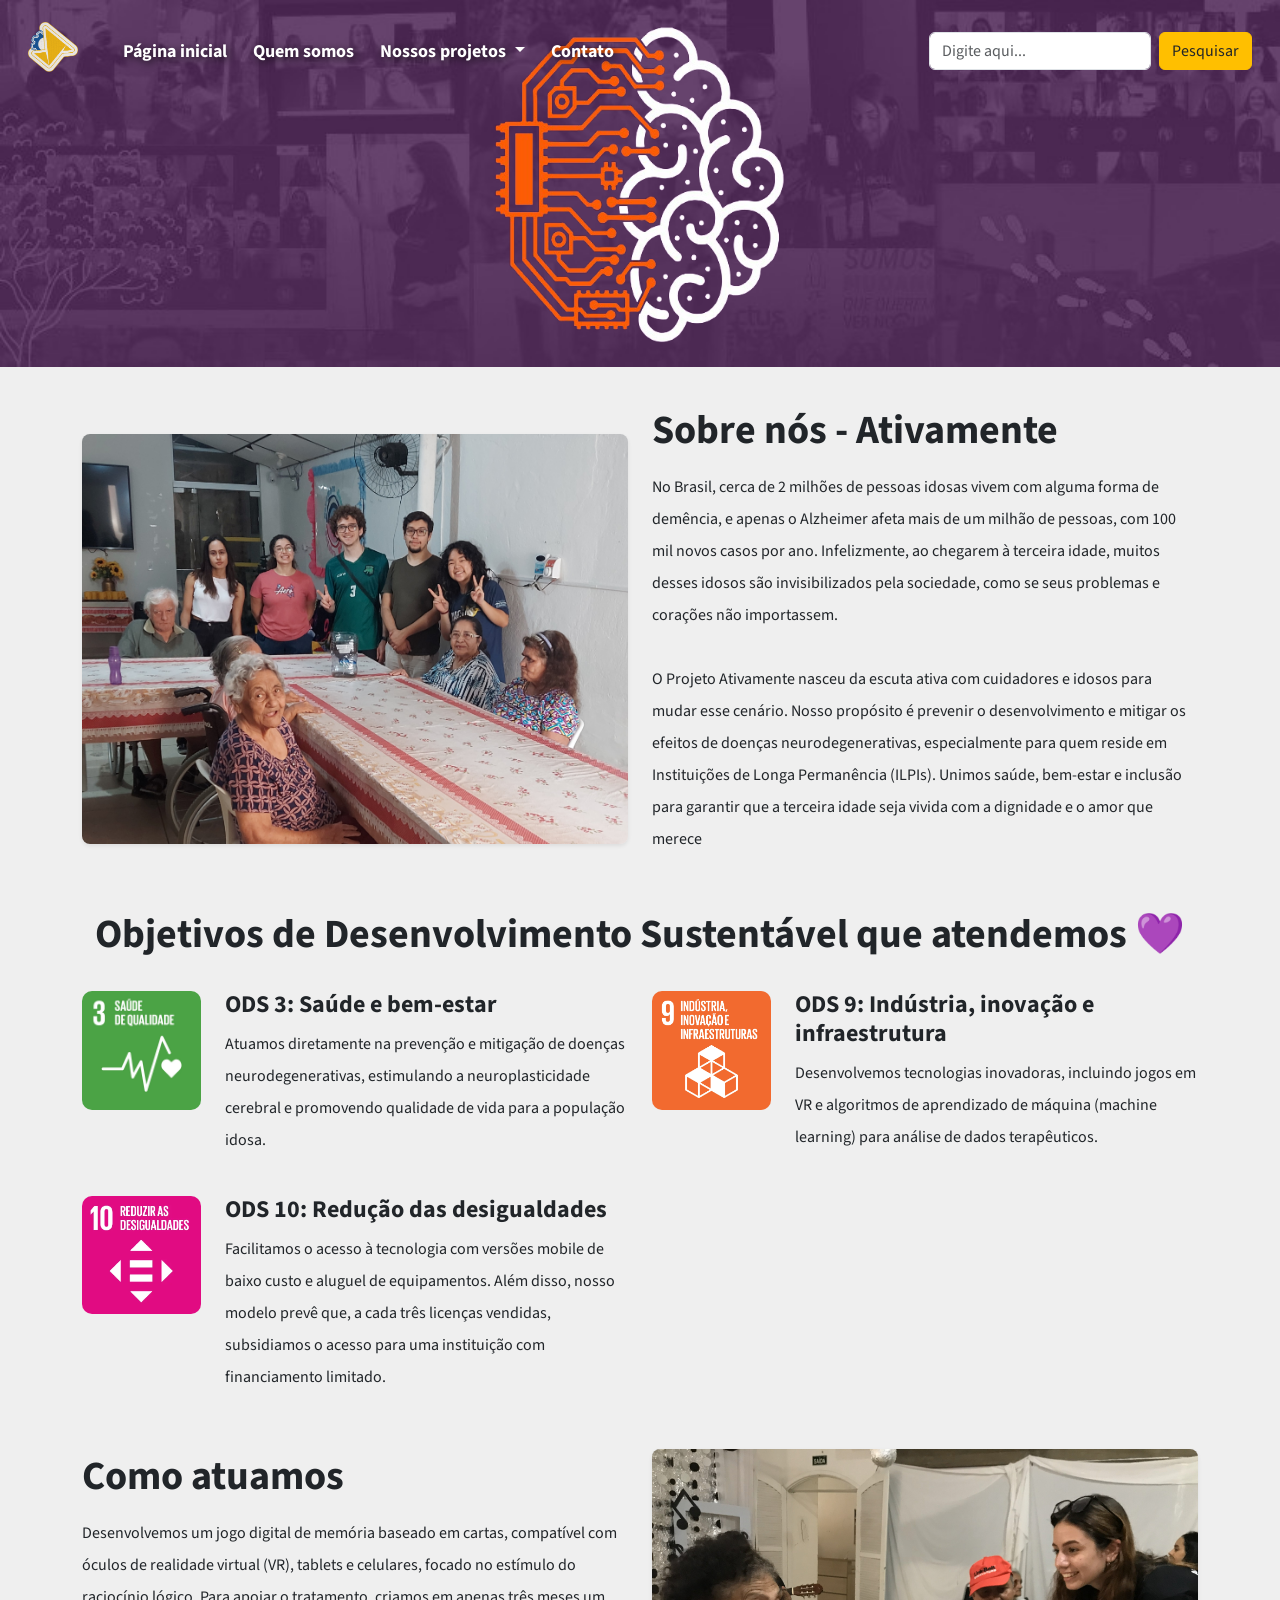
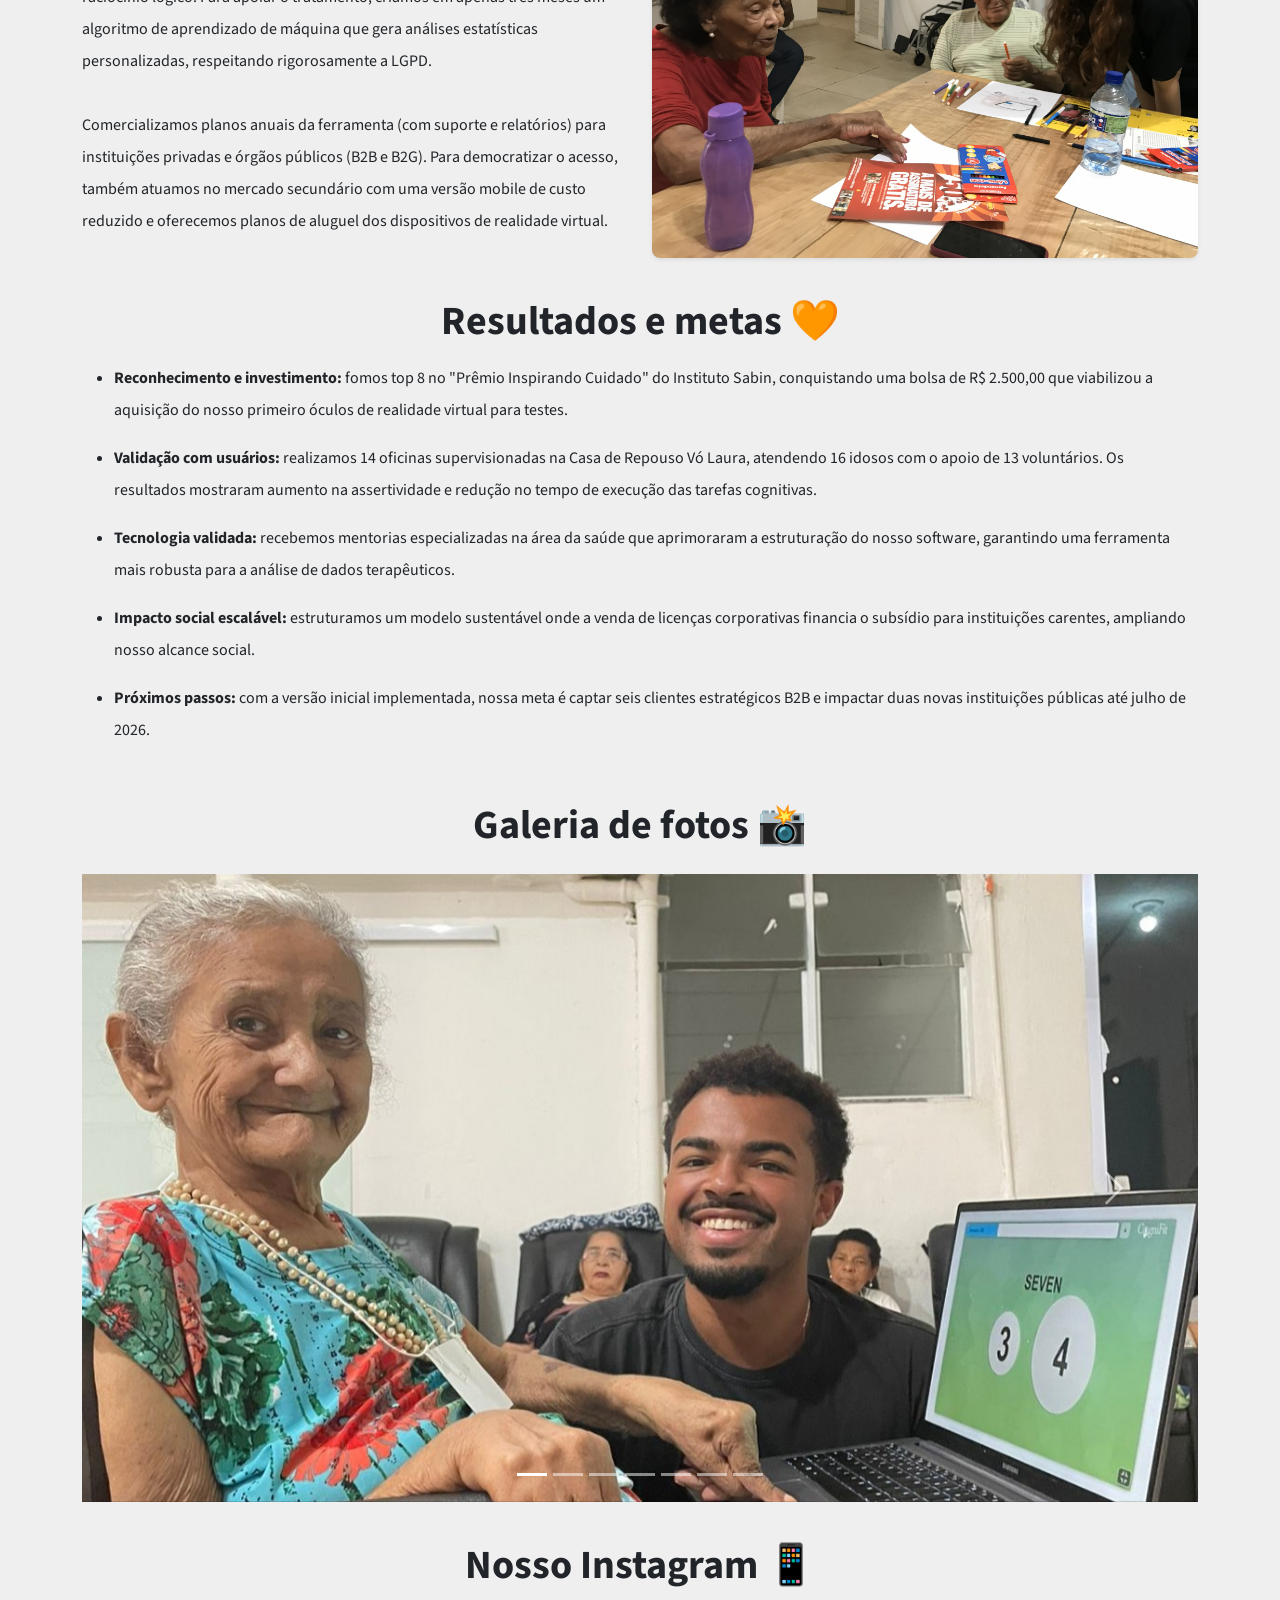
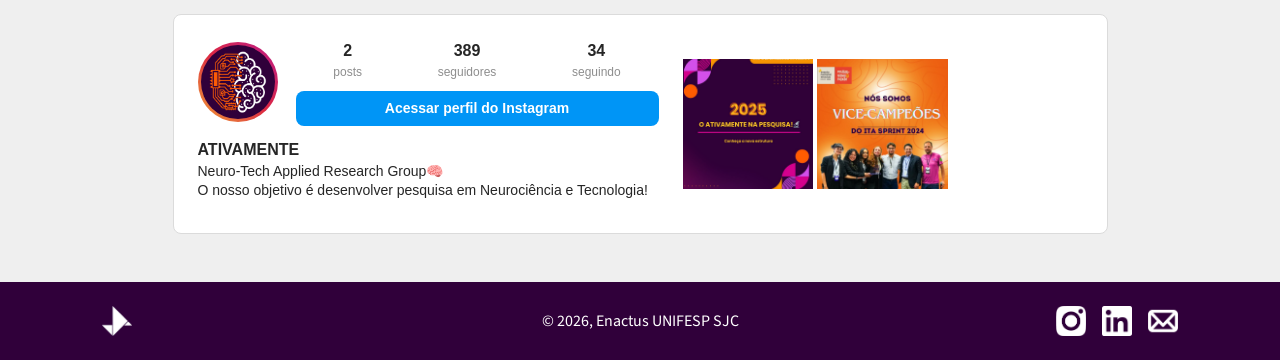
==== commit 3dba72df: "reorganiza imagens e adiciona filtro de projetos" ====
--- a/ativamente.html
+++ b/ativamente.html
@@ -5,7 +5,7 @@
   <meta charset="UTF-8" />
   <meta name="viewport" content="width=device-width, initial-scale=1.0" />
   <title>Ativamente - Enactus UNIFESP SJC</title>
-  <link rel="icon" type="image/x-icon" href="imagens/icon.ico" />
+  <link rel="icon" href="favicon.ico" sizes="any" />
 
   <meta name="description" content="Conheça o projeto finalizado Ativamente." />
   <meta property="og:title" content="Ativamente - Enactus UNIFESP SJC" />
@@ -16,8 +16,8 @@
   <meta property="og:type" content="website" />
 
   <link rel="canonical" href="" />
-  <link rel="preload" as="image" href="imagens/banner_ativa.jpg" />
-  <link rel="preload" as="image" href="imagens/logoamarela_nomebranco.png" />
+  <link rel="preload" as="image" href="imagens/banners/banner_ativa.jpg" />
+  <link rel="preload" as="image" href="imagens/projetos/ativamente/logoativa_semfundo.png" />
   <link rel="preconnect" href="https://cdn.jsdelivr.net" />
   <link rel="preconnect" href="https://fonts.googleapis.com" />
   <link rel="preconnect" href="https://fonts.gstatic.com" crossorigin />
@@ -32,12 +32,12 @@
   <nav class="navbar navbar-expand-lg navbar-light custom-transparent p-3 fixed-top">
     <div class="container-fluid">
       <a class="navbar-brand" href="index.html">
-        <img src="imagens/logoEnactus_notext.png" alt="Enactus UNIFESP SJC" width="50" height="50"
+        <img src="imagens/logos/logoEnactus_notext.png" alt="Enactus UNIFESP SJC" width="50" height="50"
           class="img-fluid d-inline-block align-text-top" />
       </a>
 
       <button class="navbar-toggler" type="button" data-bs-toggle="collapse" data-bs-target="#navbarNav"
-        aria-controls="navbarNav" aria-expanded="false" aria-label="Toggle navigation">
+        aria-controls="navbarNav" aria-expanded="false" aria-label="Abrir menu">
         <span class="navbar-toggler-icon"></span>
       </button>
 
@@ -51,7 +51,7 @@
           </li>
           <li class="nav-item dropdown">
             <a class="nav-link dropdown-toggle fw-bold sombra" id="navbarScrollingDropdown" role="button"
-              data-bs-toggle="dropdown" aria-expanded="false">
+              data-bs-toggle="dropdown" aria-expanded="false" href="#">
               Nossos projetos
             </a>
             <ul class="dropdown-menu" aria-labelledby="navbarScrollingDropdown" style="margin-bottom: 10px">
@@ -100,15 +100,15 @@
   </div>
 
   <div class="image-stack position-relative">
-    <img id="banner" src="imagens/banner_ativa.jpg" class="img-fluid" alt="Banner Ativamente" />
-    <img id="logo-grande" src="imagens/logoativa_semfundo.png" class="img-fluid" />
+    <img id="banner" src="imagens/banners/banner_ativa.jpg" class="img-fluid" alt="Banner Ativamente" />
+    <img id="logo-grande" src="imagens/projetos/ativamente/logoativa_semfundo.png" class="img-fluid" />
   </div>
 
   <div id="content">
     <div class="container conteudo">
       <div class="row align-items-center">
         <div class="col-12 col-lg-6 mb-4 mb-lg-0">
-          <img src="imagens/imgprincipal-ativa.jpg" alt="Ativamente" class="img-fluid rounded-3 shadow-sm" />
+          <img src="imagens/projetos/ativamente/imgprincipal-ativa.jpg" alt="Ativamente" class="img-fluid rounded-3 shadow-sm" />
         </div>
 
         <div class="col-12 col-lg-6">
@@ -148,7 +148,7 @@
         <div class="col-12 col-md-6">
           <div class="row align-items-start">
             <div class="col-4 col-md-3">
-              <img src="imagens/ods3.png" alt="ODS 3" class="img-fluid" style="border-radius: 10px" />
+              <img src="imagens/ods/ods3.png" alt="ODS 3" class="img-fluid" style="border-radius: 10px" />
             </div>
             <div class="col-8 col-md-9">
               <h4 class="fw-bold">ODS 3: Saúde e bem-estar</h4>
@@ -164,7 +164,7 @@
         <div class="col-12 col-md-6">
           <div class="row align-items-start">
             <div class="col-4 col-md-3">
-              <img src="imagens/ods9.webp" alt="ODS 9" class="img-fluid" style="border-radius: 10px" />
+              <img src="imagens/ods/ods9.webp" alt="ODS 9" class="img-fluid" style="border-radius: 10px" />
             </div>
             <div class="col-8 col-md-9">
               <h4 class="fw-bold">
@@ -185,7 +185,7 @@
         <div class="col-12 col-md-6">
           <div class="row align-items-start">
             <div class="col-4 col-md-3">
-              <img src="imagens/ods10.png" alt="ODS 10" class="img-fluid" style="border-radius: 10px" />
+              <img src="imagens/ods/ods10.png" alt="ODS 10" class="img-fluid" style="border-radius: 10px" />
             </div>
             <div class="col-8 col-md-9">
               <h4 class="fw-bold">ODS 10: Redução das desigualdades</h4>
@@ -223,7 +223,7 @@
         </div>
 
         <div class="col-12 col-lg-6 order-lg-2 order-1">
-          <img src="imagens/atuacao-ativa.jpg" alt="Atuação Ativamente"
+          <img src="imagens/projetos/ativamente/atuacao-ativa.jpg" alt="Atuação Ativamente"
             class="img-fluid rounded-3 shadow-sm mb-4 mb-lg-0" />
         </div>
       </div>
@@ -234,32 +234,32 @@
         <div class="col-12">
           <h1 class="fw-bold mb-3 text-center">Resultados e metas 🧡</h1>
           <ul class="lh-lg">
-            <li class="mb-3">
+            <li class="mb-3 revelar">
               <strong>Reconhecimento e investimento:</strong> fomos top 8 no
               "Prêmio Inspirando Cuidado" do Instituto Sabin, conquistando uma
               bolsa de R$ 2.500,00 que viabilizou a aquisição do nosso
               primeiro óculos de realidade virtual para testes.
             </li>
-            <li class="mb-3">
+            <li class="mb-3 revelar">
               <strong>Validação com usuários:</strong> realizamos 14 oficinas
               supervisionadas na Casa de Repouso Vó Laura, atendendo 16 idosos
               com o apoio de 13 voluntários. Os resultados mostraram aumento
               na assertividade e redução no tempo de execução das tarefas
               cognitivas.
             </li>
-            <li class="mb-3">
+            <li class="mb-3 revelar">
               <strong>Tecnologia validada:</strong> recebemos mentorias
               especializadas na área da saúde que aprimoraram a estruturação
               do nosso software, garantindo uma ferramenta mais robusta para a
               análise de dados terapêuticos.
             </li>
-            <li class="mb-3">
+            <li class="mb-3 revelar">
               <strong>Impacto social escalável:</strong> estruturamos um
               modelo sustentável onde a venda de licenças corporativas
               financia o subsídio para instituições carentes, ampliando nosso
               alcance social.
             </li>
-            <li class="mb-3">
+            <li class="mb-3 revelar">
               <strong>Próximos passos:</strong> com a versão inicial
               implementada, nossa meta é captar seis clientes estratégicos B2B
               e impactar duas novas instituições públicas até julho de 2026.
@@ -296,25 +296,25 @@
 
         <div class="carousel-inner">
           <div class="carousel-item active">
-            <img class="d-block w-100" src="imagens/galeria_ativa/galeria-ativa1.JPG" alt="1" />
-          </div>
-          <div class="carousel-item">
-            <img class="d-block w-100" src="imagens/galeria_ativa/galeria-ativa2.jpg" alt="2" />
-          </div>
-          <div class="carousel-item">
-            <img class="d-block w-100" src="imagens/galeria_ativa/galeria-ativa3.jpg" alt="3" />
-          </div>
-          <div class="carousel-item">
-            <img class="d-block w-100" src="imagens/galeria_ativa/galeria-ativa4.jpg" alt="4" />
-          </div>
-          <div class="carousel-item">
-            <img class="d-block w-100" src="imagens/galeria_ativa/galeria-ativa5.JPG" alt="5" />
-          </div>
-          <div class="carousel-item">
-            <img class="d-block w-100" src="imagens/galeria_ativa/galeria-ativa6.JPG" alt="6" />
-          </div>
-          <div class="carousel-item">
-            <img class="d-block w-100" src="imagens/galeria_ativa/galeria-ativa7.jpg" alt="7" />
+            <img class="d-block w-100" src="imagens/projetos/ativamente/galeria/galeria-ativa1.JPG" alt="1" />
+          </div>
+          <div class="carousel-item">
+            <img class="d-block w-100" src="imagens/projetos/ativamente/galeria/galeria-ativa2.jpg" alt="2" />
+          </div>
+          <div class="carousel-item">
+            <img class="d-block w-100" src="imagens/projetos/ativamente/galeria/galeria-ativa3.jpg" alt="3" />
+          </div>
+          <div class="carousel-item">
+            <img class="d-block w-100" src="imagens/projetos/ativamente/galeria/galeria-ativa4.jpg" alt="4" />
+          </div>
+          <div class="carousel-item">
+            <img class="d-block w-100" src="imagens/projetos/ativamente/galeria/galeria-ativa5.JPG" alt="5" />
+          </div>
+          <div class="carousel-item">
+            <img class="d-block w-100" src="imagens/projetos/ativamente/galeria/galeria-ativa6.JPG" alt="6" />
+          </div>
+          <div class="carousel-item">
+            <img class="d-block w-100" src="imagens/projetos/ativamente/galeria/galeria-ativa7.jpg" alt="7" />
           </div>
         </div>
 
@@ -340,7 +340,7 @@
         <div class="profile-left">
           <div class="profile-header">
             <div class="profile-pic">
-              <img src="imagens/logoativa_comfundo.jpg" class="profile-pic-inner" />
+              <img src="imagens/projetos/ativamente/logoativa_comfundo.jpg" class="profile-pic-inner" />
             </div>
             <div class="profile-stats-button">
               <div class="profile-stats">
@@ -377,11 +377,11 @@
           <div class="posts-grid">
             <div class="post-preview"
               onclick="window.open('https://www.instagram.com/p/DQNPWdviXBm/', '_blank', 'noopener,noreferrer')">
-              <img src="imagens/post1_ativa.jpg" />
+              <img src="imagens/projetos/ativamente/post1_ativa.jpg" />
             </div>
             <div class="post-preview"
               onclick="window.open('https://www.instagram.com/p/C7KWSxlxGMo/', '_blank', 'noopener,noreferrer')">
-              <img src="imagens/post2_ativa.jpg" />
+              <img src="imagens/projetos/ativamente/post2_ativa.jpg" />
             </div>
           </div>
         </div>
@@ -392,23 +392,23 @@
   <footer class="site-footer mt-5" style="background-color: #30003a">
     <div class="container py-4 d-flex justify-content-between align-items-center">
       <div class="footer-left d-flex align-items-center">
-        <span><img src="imagens/logobranca.png" width="30" height="30" /></span>
+        <span><img src="imagens/logos/logobranca.png" width="30" height="30" /></span>
       </div>
 
       <div class="footer-center">© 2026, Enactus UNIFESP SJC</div>
 
       <div class="footer-right">
         <a href="https://www.instagram.com/sjcunifespenactus/" class="footer-icon" aria-label="Instagram">
-          <img src="imagens/instagram.png" alt="Instagram" width="30" height="30" />
+          <img src="imagens/icones/instagram.png" alt="Instagram" width="30" height="30" />
         </a>
 
         <a href="https://www.linkedin.com/company/enactusunifespsjc/posts/?feedView=all" class="footer-icon ms-3"
           aria-label="LinkedIn">
-          <img src="imagens/linkedin.webp" alt="LinkedIn" width="30" height="30" />
+          <img src="imagens/icones/linkedin.webp" alt="LinkedIn" width="30" height="30" />
         </a>
 
         <a href="mailto:" class="footer-icon ms-3" aria-label="Email">
-          <img src="imagens/email.png" alt="Email" width="30" height="30" />
+          <img src="imagens/icones/email.png" alt="Email" width="30" height="30" />
         </a>
       </div>
     </div>
--- a/style.css
+++ b/style.css
@@ -1,6 +1,18 @@
 /* =========================================
    1. RESET & GLOBAIS
    ========================================= */
+:root {
+  --azul: #014e9a;
+  --amarelo: #ffc107;
+}
+
+.area-box {
+  background-color: var(--azul);
+  border-radius: 8px;
+  padding: 20px;
+  margin-bottom: 1.5rem;
+}
+
 *,
 *::before,
 *::after {
@@ -201,7 +213,7 @@
 }
 
 /* =========================================
-   5. INSTAGRAM CARD (TOTALMENTE REFEITO P/ MOBILE)
+   5. INSTAGRAM CARD
    ========================================= */
 .instagram-profile-card {
   background: white;
@@ -700,7 +712,7 @@
 }
 
 /* =========================================
-   12. CORREÇÃO DA NAVBAR NO MOBILE (FINAL MESMO)
+   12. CORREÇÃO DA NAVBAR NO MOBILE
    ========================================= */
 @media (max-width: 991px) {
   .navbar.custom-transparent {
@@ -933,3 +945,37 @@
     color: #111;
   }
 }
+
+/* =========================================
+   14. ANIMAÇÃO DE SCROLL
+   ========================================= */
+@keyframes entrada {
+  from { opacity: 0; transform: translateY(70px) scale(0.96); }
+  to   { opacity: 1; transform: none; }
+}
+
+@supports (animation-timeline: view()) {
+  @media (prefers-reduced-motion: no-preference) {
+    .revelar,
+    .area-box {
+      animation: entrada linear both;
+      animation-timeline: view();
+      animation-range: entry 0% entry 65%;
+    }
+  }
+}
+
+/* =========================================
+   15. FILTRO DE PROJETOSS (HOME)
+   ========================================= */
+.filtro-btn {
+  border-radius: 999px;
+  padding: 0.4rem 1.2rem;
+  font-weight: 600;
+}
+
+.filtro-btn.active {
+  background-color: var(--azul, #014e9a);
+  border-color: var(--azul, #014e9a);
+  color: #fff;
+}
